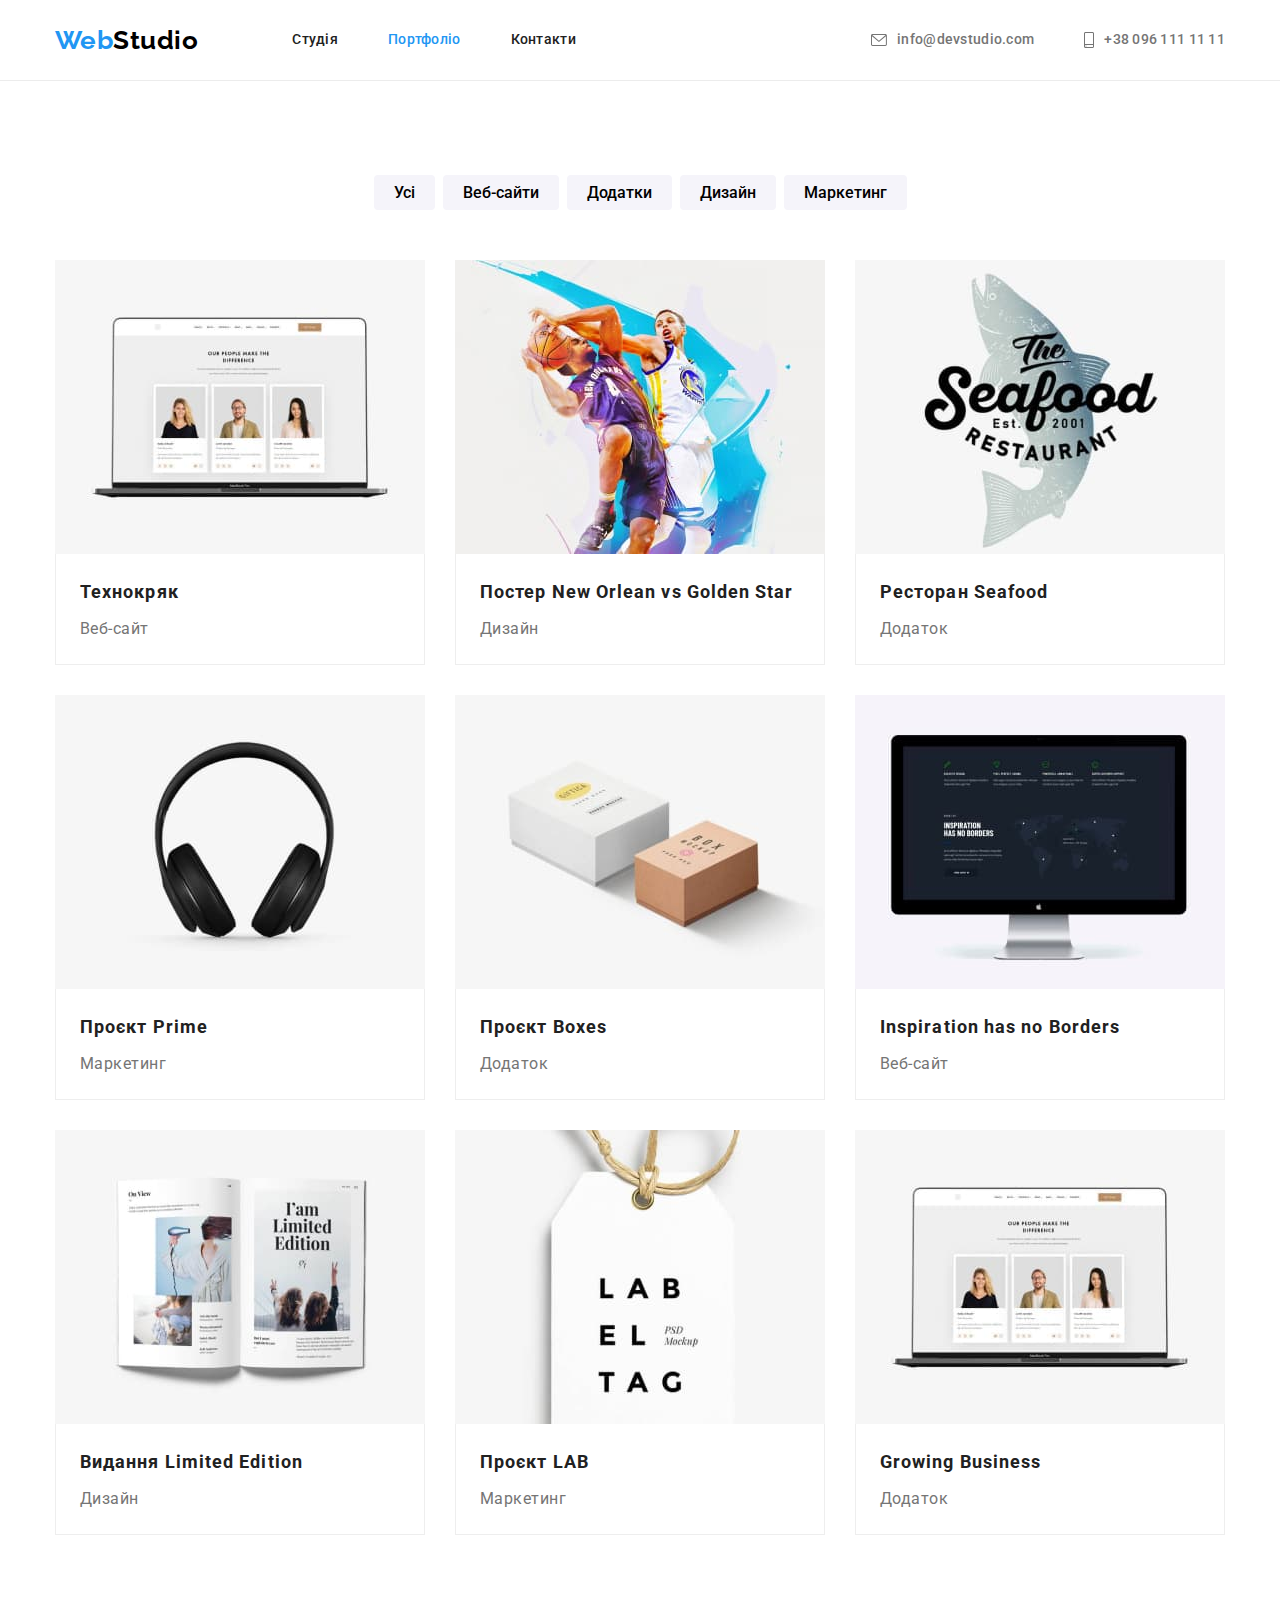
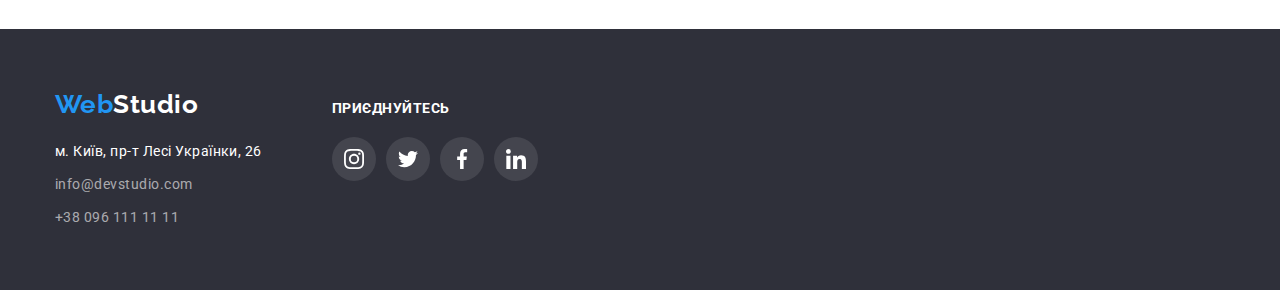
==== portfolio.html @ 2c6e6bc4 "Initial commit" ====
<!DOCTYPE html>
<html lang="uk">
  <head>
    <meta charset="UTF-8" />
    <meta http-equiv="X-UA-Compatible" content="IE=edge" />
    <meta name="viewport" content="width=device-width, initial-scale=1.0" />
    <title>Портфоліо</title>
    <link
      rel="stylesheet"
      href="https://cdnjs.cloudflare.com/ajax/libs/modern-normalize/1.1.0/modern-normalize.min.css"
    />
    <link rel="preconnect" href="https://fonts.googleapis.com" />
    <link rel="preconnect" href="https://fonts.gstatic.com" crossorigin />
    <link
      href="https://fonts.googleapis.com/css2?family=Raleway:wght@700&family=Roboto:wght@400;500;700;900&display=swap"
      rel="stylesheet"
    />
    <link rel="stylesheet" href="./css/styles.css" />
  </head>
  <body>
    <header class="header">
      <div class="container">
        <div class="header_thumb">
          <a href="www.webstudio.com" class="logo"><span class="logo-web">Web</span>Studio</a>
          <nav class="site-nav">
            <ul class="site-nav_list">
              <li class="site-nav_item">
                <a href="./index.html" class="site-nav_link">Студія</a>
              </li>
              <li class="site-nav_item">
                <a href="./portfolio.html" class="site-nav_link current">Портфоліо</a>
              </li>
              <li class="site-nav_item">
                <a href="#" class="site-nav_link">Контакти</a>
              </li>
            </ul>
          </nav>
          <ul class="contacts-nav">
            <li class="contacts-nav_item">
              <a href="mailto:info@devstudio.com" class="site-nav contact"><svg
                  class="contacts-icon" width="16" height="12">
                  <use href="./images/icons.svg#icon-envelope"></use>
                </svg>info@devstudio.com
              </a>
            </li>
            <li class="contacts-nav_item">
              <a href="tel:+380961111111" class="site-nav contact"><svg class="contacts-icon" width="10" height="16">
                  <use href="./images/icons.svg#icon-smartphone"></use>
                </svg>+38 096 111 11 11</a>
            </li>
          </ul>
        </div>
      </div>
    </header>
      <main>
      <div class="container section">
        <ul class="buttons-list">
          <li class="buttons-list_item">
            <button type="button" class="portfolio_btn button secondary">
              Усі
            </button>
          </li>
          <li class="buttons-list_item">
            <button type="button" class="portfolio_btn button secondary">
              Веб-сайти
            </button>
          </li>
          <li class="buttons-list_item">
            <button type="button" class="portfolio_btn button secondary">
              Додатки
            </button>
          </li>
          <li class="buttons-list_item">
            <button type="button" class="portfolio_btn button secondary">
              Дизайн
            </button>
          </li>
          <li class="buttons-list_item">
            <button type="button" class="portfolio_btn button secondary">
              Маркетинг
            </button>
          </li>
        </ul>
        <ul class="projects">
          <li class="projects-list">
            <a href="#" class="projects-link"
              ><div class="projects-img"><img class="projects-link_img"
              src="./images/technokryak.jpg"
              alt="ноутбук на якому відображається сайт з трьома контактами"
              width="370"
            /></div><div class="projects-list_text">
              <h2 class="projects-title">Технокряк</h2>
              <p class="projects-type">Веб-сайт</p>
          </div></a>
          </li>
          <li class="projects-list">
            <a href="#" class="projects-link"
              ><div class="projects-img"><img class="projects-link_img"
              src="./images/basketball.jpg"
              alt="два баскетболісти змагаються за м'яч"
              width="370"
            /> </div><div class="projects-list_text">
              <h2 class="projects-title">Постер New Orlean vs Golden Star</h2>
              <p class="projects-type">Дизайн</p>
          </div></a>
          </li>
          <li class="proects-list">
            <a href="#" class="projects-link"
              ><div class="projects-img"><img class="projects-link_img"
              src="./images/seafood.jpg"
              alt="емблема ресторану сіфуд"
              width="370"
            /></div> <div class="projects-list_text">
              <h2 class="projects-title">Ресторан Seafood</h2>
              <p class="projects-type">Додаток</p>
          </div></a
          >
          </li>
          <li class="projects-list">
            <a href="#" class="projects-link"
            ><div class="projects-img"><img class="projects-link_img"
              src="./images/headphones.jpg"
              alt="чорні навушники"
              width="370"
            /></div><div class="projects-list_text">
              <h2 class="projects-title">Проєкт Prime</h2>
              <p class="projects-type">Маркетинг</p>
          </div></a
          >
          </li>
          <li class="projects-list">
            <a href="#" class="projects-link"
              ><div class="projects-img"><img class="projects-link_img"
              src="./images/boxes.jpg"
              alt="дві коробки, одна білого кольору, інша крафтова"
              width="370"
            /></div><div class="projects-list_text">
              <h2 class="projects-title">Проєкт Boxes</h2>
              <p class="projects-type">Додаток</p>
          </div></a
          >
          </li>
          <li class="projects-list">
            <a href="#" class="projects-link"
            ><div class="projects-img"><img class="projects-link_img"
            src="./images/inspiration.jpg"
            alt="комп'ютер, на якому зображений сайт"
            width="370"
          /></div><div class="projects-list_text">
              <h2 class="projects-title">Inspiration has no Borders</h2>
              <p class="projects-type">Веб-сайт</p>
            </div> </a
            >
          </li>
          <li class="projects-list">
            <a href="#" class="projects-link"
            ><div class="projects-img"><img class="projects-link_img"
            src="./images/magazine.jpg"
            alt="журнал з написом - лімітована версія"
            width="370"
          /></div><div class="projects-list_text">
              <h2 class="projects-title">Видання Limited Edition</h2>
              <p class="projects-type">Дизайн</p>
            </div>
              </a
            >
          </li>
          <li class="projects-list">
            <a href="#" class="projects-link"
              ><div class="projects-img"><img class="projects-link_img"
              src="./images/lab.jpg"
              alt="бірка на мотузці, з написом "
              width="370"
            /></div><div class="projects-list_text">
              <h2 class="projects-title">Проєкт LAB</h2>
              <p class="projects-type">Маркетинг</p>
          </div></a
          >
          </li>
          <li class="projects-list">
            <a href="#" class="projects-link"
            ><div class="projects-img"><img class="projects-link_img"
            src="./images/business.jpg"
            alt="хтось друкує на ноутбуці, на якому відображається сайт"
            width="370"
          /></div><div class="projects-list_text">
              <h2 class="projects-title">Growing Business</h2>
              <p class="projects-type">Додаток</p>
            </div>
            </a>
          </li>
        </ul>
      </div>
    </main>
    <footer class="footer">
      <div class="container footer-container">
        <div class="footer-thumb">
          <a class="footer-logo logo" href="www.webstudio.com"><span class="logo-web">Web</span>Studio</a>
          <address class="address">
            м. Київ, пр-т Лесі Українки, 26
            <a href="mailto:info@devstudio.com" class="contact-footer">info@devstudio.com</a>
            <a href="tel:+380961111111" class="contact-footer">+38 096 111 11 11</a>
          </address>
        </div>
        <div class="join">
          <h3 class="join-title features-title">приєднуйтесь</h3>
          <ul class="join-list">
            <li class="join-item">
              <a class="join-link" href="#"><svg class="join-icon" width="20" height="20">
                  <use href="./images/icons.svg#icon-instagram"></use>
                </svg></a>
            </li>
            <li class="join-item">
              <a class="join-link" href="#"><svg class="join-icon" width="20" height="20">
                  <use href="./images/icons.svg#icon-twitter"></use>
                </svg></a>
            </li>
            <li class="join-item">
              <a class="join-link" href="#"><svg class="join-icon" width="20" height="20">
                  <use href="./images/icons.svg#icon-facebook"></use>
                </svg></a>
            </li>
            <li class="join-item">
              <a class="join-link" href="#"><svg class="join-icon" width="20" height="20">
                  <use href="./images/icons.svg#icon-linkedin"></use>
                </svg></a>
            </li>
          </ul>
        </div>
      </div>
    </footer>
  </body>
</html>
---- css/styles.css ----
/* MAIN PAGE */
:root {
  --primary-color: #212121;
  --secondary-color: #757575;
  --blue-elements: #2196f3;
  --white-elements: #ffffff;
  --secondary-background: #2f303a;
  --team-background-color: #f5f4fa;
  --address-links-color: rgba(255, 255, 255, 0.6);
  --background-portfolio-frames: #f5f5f5;
  --black-elements: #000000;
}
body {
  color: var(--primary-color);
  font-family: Roboto, sans-serif;
  letter-spacing: 0.03em;
  background-color: var(--white-elements);
}
h1,
h2,
h3,
h4,
h5,
h6,
p,
a {
  margin: 0;
  padding: 0;
  border: none;
  text-decoration: none;
}

ul {
  margin: 0;
  padding: 0;
  list-style: none;
}
img {
  margin: 0;
  padding: 0;
}
button {
  margin: 0;
  padding: 0;
  border: none;
}
.section {
  padding-top: 94px;
  padding-bottom: 94px;
}
.header {
  border-bottom: 1px solid #ececec;
  margin-bottom: 0;
}
.container {
  width: 1200px;
  margin: 0 auto;
  padding-left: 15px;
  padding-right: 15px;
}
.header_thumb {
  display: flex;
  align-items: center;
}
/* Logo */
.logo {
  color: var(--black-elements);
  font-family: Raleway, cursive;
  font-weight: 700;
  font-size: 26px;
  line-height: 1.19;
  text-decoration: none;
}
.logo-web {
  color: var(--blue-elements);
}
/* Site nav */

.site-nav {
  font-weight: 500;
  font-size: 14px;
  line-height: 1.14;
  letter-spacing: 0.02em;
  text-decoration: none;
}
.site-nav_list {
  margin-left: 94px;
  display: flex;
}
.site-nav_item:not(:last-child) {
  margin-right: 50px;
}
.site-nav_link {
  display: block;
  padding-top: 32px;
  padding-bottom: 32px;
  color: var(--primary-color);
  text-decoration: none;
}
.site-nav_link:hover,
.site-nav_link:focus {
  color: var(--blue-elements);
}
.site-nav_link.current {
  color: var(--blue-elements);
}
/* Contacts */
.contact {
  display: flex;
  align-items: center;
  color: var(--secondary-color);
}
.contacts-nav {
  display: flex;
  margin-left: auto;
}
.contacts-nav_item:not(:last-child) {
  margin-right: 50px;
}
.contacts-nav .contact:hover,
.contacts-nav .contact:focus {
  color: var(--blue-elements);
}
.contacts-icon {
  margin-right: 10px;
  fill: currentColor;
}

/* Hero */
.hero {
  margin-right: auto;
  margin-left: auto;
  padding-top: 200px;
  padding-bottom: 200px;
  text-align: center;
  color: var(--white-elements);
}
.hero-bg {
  max-width: 1600px;
  background-repeat: no-repeat;
  background-position: center;
  background-size: cover;

  background-image: linear-gradient(
      rgba(47, 48, 58, 0.4),
      rgba(47, 48, 58, 0.4)
    ),
    url("../images/hero.jpg");
  background-color: var(--secondary-background);
}
.hero .hero-title {
  font-weight: 900;
  font-size: 44px;
  line-height: 1.36;
  text-align: center;
  letter-spacing: 0.06em;
  text-transform: uppercase;
}
.hero-title {
  margin-bottom: 30px;
}

/* Features */
.features-list {
  display: flex;
  flex-wrap: wrap;
  list-style: none;
}
.features-item {
  width: 270px;
}
.features-item:not(:last-child) {
  margin-right: 30px;
}
.feature-label {
  display: flex;
  justify-content: center;
  align-items: center;
  margin-bottom: 30px;
  height: 120px;
  background: #f5f4fa;
  border-radius: 4px;
}
.features-title {
  margin-bottom: 10px;
  font-weight: 700;
  font-size: 14px;
  line-height: 1.14;
  text-transform: uppercase;
}
.features-article {
  color: var(--secondary-color);
  font-size: 14px;
  line-height: 1.71;
}
.center-title {
  margin-bottom: 50px;
  font-weight: 700;
  font-size: 36px;
  line-height: 1.17;
  text-align: center;
}
/* Work */
.work {
  padding-top: 0;
}
.work-list {
  display: flex;
  list-style: none;
}
.work-list_item:not(:last-child) {
  margin-right: 30px;
}
/* Team */
.team {
  padding-top: 0;
  background-color: var(--team-background-color);
}
.team-list {
  display: flex;
  list-style: none;
}
.team-item {
  background-color: var(--white-elements);
  box-shadow: 0px 1px 3px rgba(0, 0, 0, 0.12), 0px 1px 1px rgba(0, 0, 0, 0.14),
    0px 2px 1px rgba(0, 0, 0, 0.2);
  border-radius: 0px 0px 4px 4px;
}
.team-item_img {
  margin-bottom: 30px;
}
.team-item:not(:last-child) {
  margin-right: 30px;
}
.members-name {
  margin-bottom: 10px;
  font-weight: 500;
  font-size: 16px;
  line-height: 1.19;
  text-align: center;
}
.members-position {
  margin-bottom: 30px;
  color: var(--secondary-color);
  font-size: 16px;
  line-height: 1.19;
  text-align: center;
}
.social {
  margin-top: 0;
  margin-bottom: 30px;
  margin-left: auto;
  margin-right: auto;
  display: flex;
  justify-content: space-around;
  align-items: center;
  width: 206px;
  height: 44px;
}
.social-icon {
  width: 20px;
  height: 20px;
  margin: 0;
  padding: 0;
  fill: currentColor;
}
.social-items {
  width: 44px;
  height: 44px;
}

.social-link {
  display: flex;
  justify-content: center;
  align-items: center;
  width: 100%;
  height: 100%;
  border-radius: 50%;
  color: #afb1b8;
  background-color: transparent;
}
.social-link:hover,
.social-link:focus {
  border-color: transparent;
  background-color: var(--blue-elements);
  color: var(--white-elements);
  outline: transparent;
}
.clients-list {
  display: flex;
  gap: 30px;
}
.clients-link {
  display: flex;
  justify-content: center;
  align-items: center;
  color: #afb1b8;
}
.clients-icon {
  border: 1px solid #afb1b8;
  border-radius: 4px;
  fill: currentColor;
}

.clients-link:hover .clients-icon,
.clients-link:focus .clients-icon {
  color: var(--blue-elements);
  border: 1px solid var(--blue-elements);
}
.footer {
  max-width: 1600px;
  margin-right: auto;
  margin-left: auto;
  padding: 60px 0;
  background-color: var(--secondary-background);
}
.footer-container {
  display: flex;
  align-items: baseline;
}
.footer .logo {
  color: var(--white-elements);
}
.footer-logo {
  display: block;
  margin-right: 0;

  margin-bottom: 20px;
}
.address {
  display: block;
  color: var(--white-elements);
  font-style: normal;
  font-size: 14px;
  line-height: 1.71;
}
.contact-footer {
  margin-top: 9px;
  display: block;
}
.address .contact-footer {
  color: var(--address-links-color);
  text-decoration: none;
}
.address .contact-footer:hover,
.address .contact-footer:focus {
  color: var(--blue-elements);
}
.join {
  margin-left: 70px;
}
.join-title {
  color: var(--white-elements);
}
.join-list {
  display: flex;
  margin-top: 20px;
  gap: 10px;
}
.join-item {
  width: 44px;
  height: 44px;
}
.join-icon {
  fill: var(--white-elements);
}
.join-link {
  display: flex;
  justify-content: center;
  align-items: center;
  width: 100%;
  height: 100%;
  border-radius: 50%;
  background-color: rgba(255, 255, 255, 0.1);
}
.join-link:hover,
.join-link:focus {
  background-color: var(--blue-elements);
  outline: transparent;
}
/* Buttons */
.button {
  background-color: var(--blue-elements);
}
.button.primary {
  color: var(--white-elements);
}
.button.secondary {
  font-family: inherit;
  font-weight: 500;
  font-size: 16px;
  line-height: 1.44;

  background-color: var(--team-background-color);

  cursor: pointer;
}
.order-button {
  padding: 10px 32px;
  font-family: inherit;
  font-weight: 700;
  font-size: 16px;
  line-height: 1.88;
  text-align: center;
  letter-spacing: 0.06em;
  box-shadow: 0px 4px 4px rgba(0, 0, 0, 0.15);
  border-radius: 4px;
  border: 0;

  cursor: pointer;
}
.buttons-list {
  display: flex;
  margin: 0 auto;
  justify-content: center;
  padding-bottom: 50px;
  list-style: none;
  gap: 8px;
}
.portfolio_btn {
  display: flex;
  border: none;
  padding: 6px 20px;
  border-radius: 4px;
}

.buttons-list .button.secondary:hover,
.buttons-list .button.secondary:focus {
  color: var(--white-elements);
  box-shadow: 0px 3px 1px rgba(0, 0, 0, 0.1), 0px 1px 2px rgba(0, 0, 0, 0.08),
    0px 2px 2px rgba(0, 0, 0, 0.12);
  background-color: var(--blue-elements);
  outline: transparent;
}

/* PORTFOLIO */

.projects {
  display: flex;
  gap: 30px;
  flex-wrap: wrap;
  list-style: none;
}
.projects-list {
  display: block;
  width: 370px;
}
.projects-link:hover,
.projects-link:focus {
  box-shadow: 0px 1px 1px rgba(0, 0, 0, 0.12), 0px 4px 4px rgba(0, 0, 0, 0.06),
    1px 4px 6px rgba(0, 0, 0, 0.16);
}
.projects-link {
  display: block;
  text-decoration: none;
}
.projects-link_img {
  display: block;
}
.projects-list_text {
  padding: 20px 24px;
  border: 1px solid #eeeeee;
  border-top: none;
}
.projects-title {
  margin-bottom: 4px;
  color: var(--primary-color);
  font-weight: 700;
  font-size: 18px;
  line-height: 2;
  text-decoration: none;
  letter-spacing: 0.06em;
}
.projects-type {
  color: var(--secondary-color);
  font-weight: 400;
  font-size: 16px;
  line-height: 1.88;
}
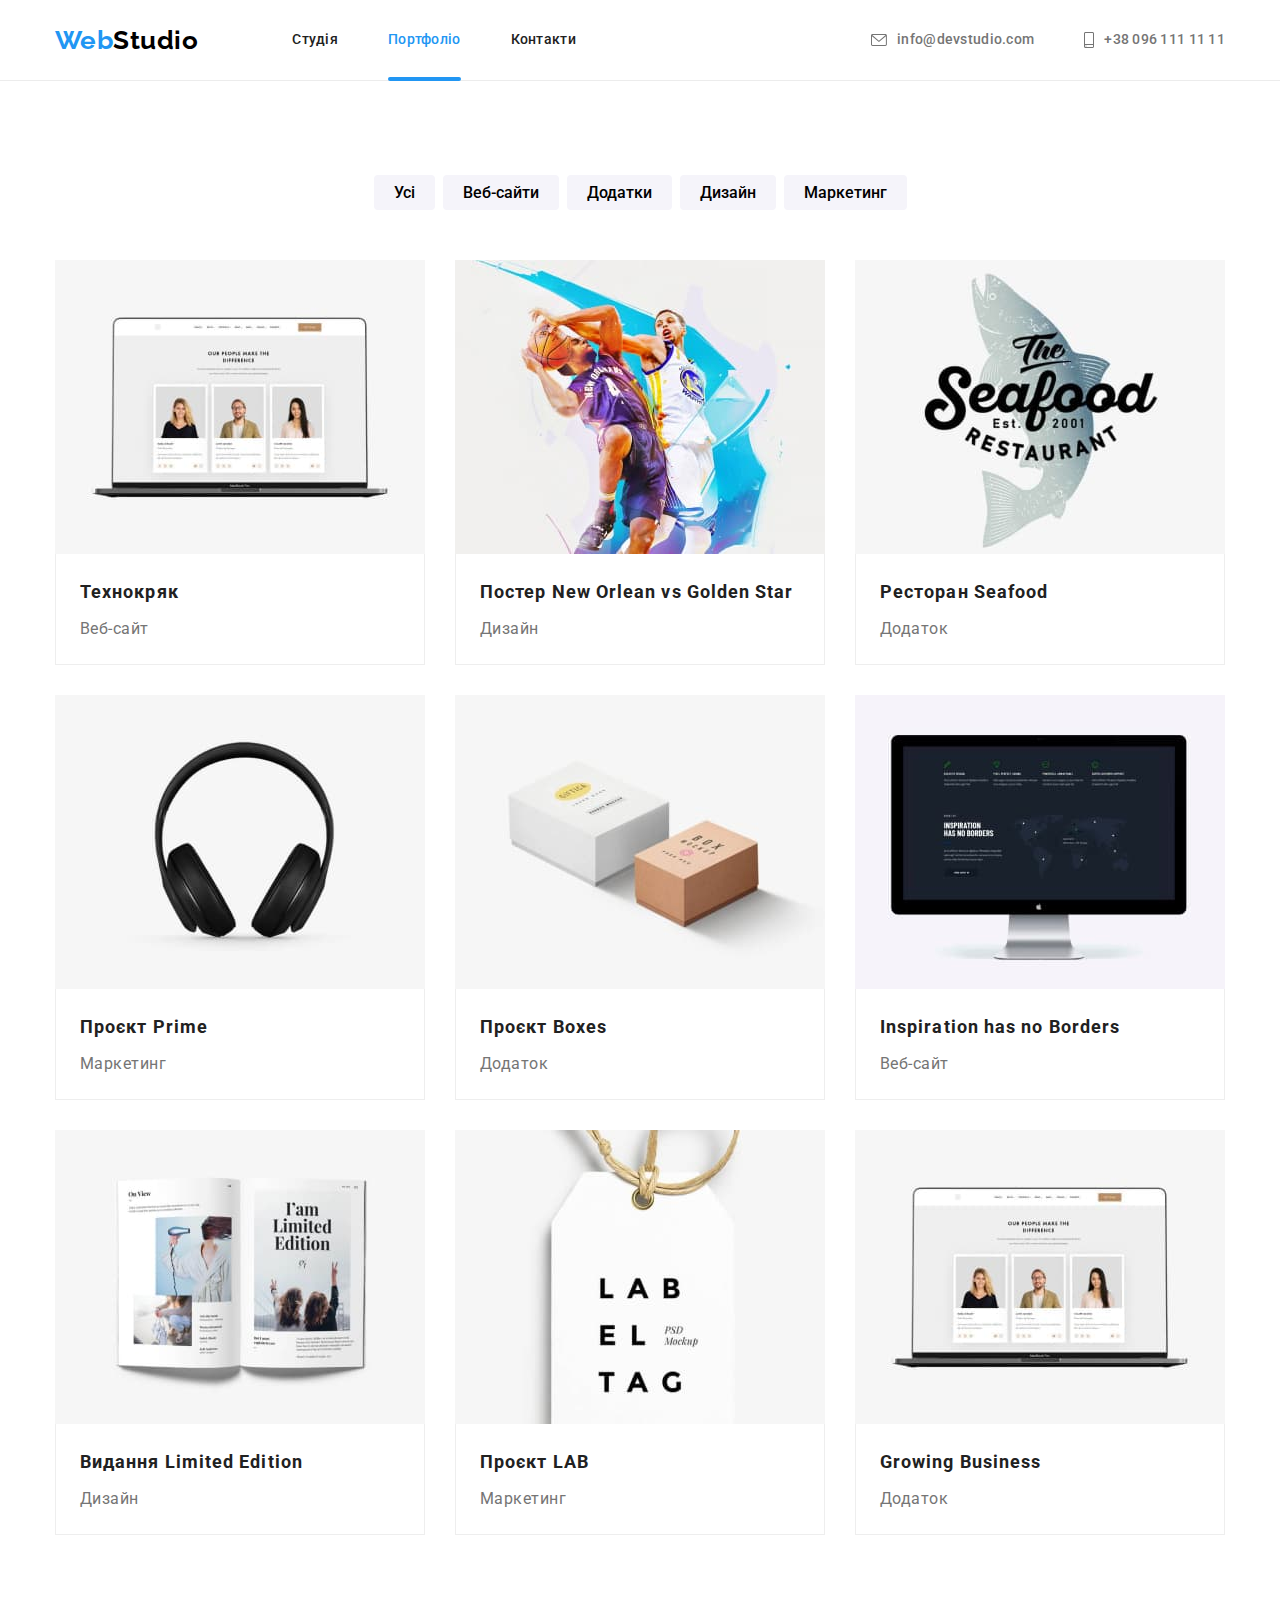
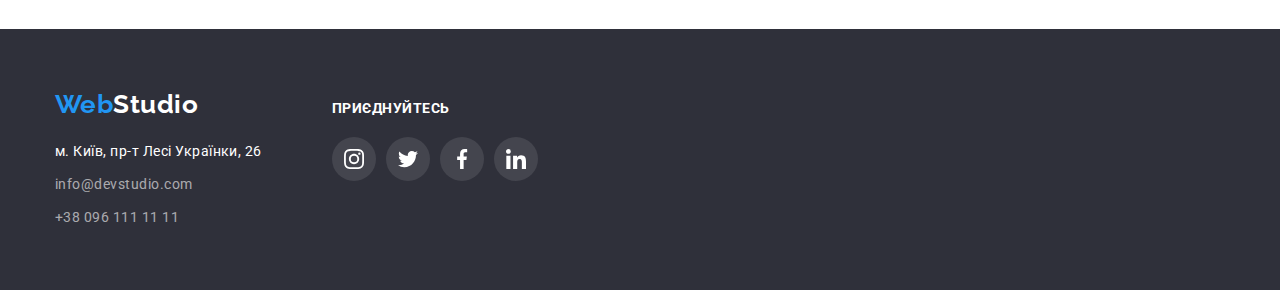
==== commit 557a67cf: "add animation" ====
--- a/portfolio.html
+++ b/portfolio.html
@@ -1,233 +1,275 @@
 <!DOCTYPE html>
 <html lang="uk">
-  <head>
-    <meta charset="UTF-8" />
-    <meta http-equiv="X-UA-Compatible" content="IE=edge" />
-    <meta name="viewport" content="width=device-width, initial-scale=1.0" />
-    <title>Портфоліо</title>
-    <link
-      rel="stylesheet"
-      href="https://cdnjs.cloudflare.com/ajax/libs/modern-normalize/1.1.0/modern-normalize.min.css"
-    />
-    <link rel="preconnect" href="https://fonts.googleapis.com" />
-    <link rel="preconnect" href="https://fonts.gstatic.com" crossorigin />
-    <link
-      href="https://fonts.googleapis.com/css2?family=Raleway:wght@700&family=Roboto:wght@400;500;700;900&display=swap"
-      rel="stylesheet"
-    />
-    <link rel="stylesheet" href="./css/styles.css" />
-  </head>
-  <body>
-    <header class="header">
-      <div class="container">
-        <div class="header_thumb">
-          <a href="www.webstudio.com" class="logo"><span class="logo-web">Web</span>Studio</a>
-          <nav class="site-nav">
-            <ul class="site-nav_list">
-              <li class="site-nav_item">
-                <a href="./index.html" class="site-nav_link">Студія</a>
-              </li>
-              <li class="site-nav_item">
-                <a href="./portfolio.html" class="site-nav_link current">Портфоліо</a>
-              </li>
-              <li class="site-nav_item">
-                <a href="#" class="site-nav_link">Контакти</a>
-              </li>
-            </ul>
-          </nav>
-          <ul class="contacts-nav">
-            <li class="contacts-nav_item">
-              <a href="mailto:info@devstudio.com" class="site-nav contact"><svg
-                  class="contacts-icon" width="16" height="12">
-                  <use href="./images/icons.svg#icon-envelope"></use>
-                </svg>info@devstudio.com
-              </a>
+
+<head>
+  <meta charset="UTF-8" />
+  <meta http-equiv="X-UA-Compatible" content="IE=edge" />
+  <meta name="viewport" content="width=device-width, initial-scale=1.0" />
+  <title>Портфоліо</title>
+  <link rel="stylesheet"
+    href="https://cdnjs.cloudflare.com/ajax/libs/modern-normalize/1.1.0/modern-normalize.min.css" />
+  <link rel="preconnect" href="https://fonts.googleapis.com" />
+  <link rel="preconnect" href="https://fonts.gstatic.com" crossorigin />
+  <link href="https://fonts.googleapis.com/css2?family=Raleway:wght@700&family=Roboto:wght@400;500;700;900&display=swap"
+    rel="stylesheet" />
+  <link rel="stylesheet" href="./css/styles.css" />
+</head>
+
+<body>
+  <header class="header">
+    <div class="container">
+      <div class="header_thumb">
+        <a href="www.webstudio.com" class="logo"><span class="logo-web">Web</span>Studio</a>
+        <nav class="site-nav">
+          <ul class="site-nav_list">
+            <li class="site-nav_item">
+              <a href="./index.html" class="site-nav_link">Студія</a>
             </li>
-            <li class="contacts-nav_item">
-              <a href="tel:+380961111111" class="site-nav contact"><svg class="contacts-icon" width="10" height="16">
-                  <use href="./images/icons.svg#icon-smartphone"></use>
-                </svg>+38 096 111 11 11</a>
+            <li class="site-nav_item">
+              <a href="./portfolio.html" class="site-nav_link current">Портфоліо</a>
+            </li>
+            <li class="site-nav_item">
+              <a href="#" class="site-nav_link">Контакти</a>
             </li>
           </ul>
-        </div>
+        </nav>
+        <ul class="contacts-nav">
+          <li class="contacts-nav_item">
+            <a href="mailto:info@devstudio.com" class="site-nav contact"><svg class="contacts-icon" width="16"
+                height="12">
+                <use href="./images/icons.svg#icon-envelope"></use>
+              </svg>info@devstudio.com
+            </a>
+          </li>
+          <li class="contacts-nav_item">
+            <a href="tel:+380961111111" class="site-nav contact"><svg class="contacts-icon" width="10" height="16">
+                <use href="./images/icons.svg#icon-smartphone"></use>
+              </svg>+38 096 111 11 11</a>
+          </li>
+        </ul>
       </div>
-    </header>
-      <main>
-      <div class="container section">
-        <ul class="buttons-list">
-          <li class="buttons-list_item">
-            <button type="button" class="portfolio_btn button secondary">
-              Усі
-            </button>
-          </li>
-          <li class="buttons-list_item">
-            <button type="button" class="portfolio_btn button secondary">
-              Веб-сайти
-            </button>
-          </li>
-          <li class="buttons-list_item">
-            <button type="button" class="portfolio_btn button secondary">
-              Додатки
-            </button>
-          </li>
-          <li class="buttons-list_item">
-            <button type="button" class="portfolio_btn button secondary">
-              Дизайн
-            </button>
-          </li>
-          <li class="buttons-list_item">
-            <button type="button" class="portfolio_btn button secondary">
-              Маркетинг
-            </button>
-          </li>
-        </ul>
-        <ul class="projects">
-          <li class="projects-list">
-            <a href="#" class="projects-link"
-              ><div class="projects-img"><img class="projects-link_img"
-              src="./images/technokryak.jpg"
-              alt="ноутбук на якому відображається сайт з трьома контактами"
-              width="370"
-            /></div><div class="projects-list_text">
+    </div>
+  </header>
+  <main>
+    <div class="container section">
+      <ul class="buttons-list">
+        <li class="buttons-list_item">
+          <button type="button" class="portfolio_btn button secondary">
+            Усі
+          </button>
+        </li>
+        <li class="buttons-list_item">
+          <button type="button" class="portfolio_btn button secondary">
+            Веб-сайти
+          </button>
+        </li>
+        <li class="buttons-list_item">
+          <button type="button" class="portfolio_btn button secondary">
+            Додатки
+          </button>
+        </li>
+        <li class="buttons-list_item">
+          <button type="button" class="portfolio_btn button secondary">
+            Дизайн
+          </button>
+        </li>
+        <li class="buttons-list_item">
+          <button type="button" class="portfolio_btn button secondary">
+            Маркетинг
+          </button>
+        </li>
+      </ul>
+      <ul class="projects">
+        <li class="projects-list">
+          <a href="#" class="projects-link">
+            <div class="projects-img">
+              <img class="projects-link_img" src="./images/technokryak.jpg"
+                alt="ноутбук на якому відображається сайт з трьома контактами" width="370" />
+              <div class="projects-overflow">
+                Ресурс пропонує комплексні пропозиції з різним рівнем
+                функціоналу та сервісів. Все це дозволить відвідувачу отримати
+                вичерпні відомості про компанію чи приватну особу.
+              </div>
+            </div>
+            <div class="projects-list_text">
               <h2 class="projects-title">Технокряк</h2>
               <p class="projects-type">Веб-сайт</p>
-          </div></a>
-          </li>
-          <li class="projects-list">
-            <a href="#" class="projects-link"
-              ><div class="projects-img"><img class="projects-link_img"
-              src="./images/basketball.jpg"
-              alt="два баскетболісти змагаються за м'яч"
-              width="370"
-            /> </div><div class="projects-list_text">
+            </div>
+          </a>
+        </li>
+        <li class="projects-list">
+          <a href="#" class="projects-link">
+            <div class="projects-img">
+              <img class="projects-link_img" src="./images/basketball.jpg" alt="два баскетболісти змагаються за м'яч"
+                width="370" />
+              <div class="projects-overflow">
+                Ресурс пропонує комплексні пропозиції з різним рівнем
+                функціоналу та сервісів. Все це дозволить відвідувачу отримати
+                вичерпні відомості про компанію чи приватну особу.
+              </div>
+            </div>
+            <div class="projects-list_text">
               <h2 class="projects-title">Постер New Orlean vs Golden Star</h2>
               <p class="projects-type">Дизайн</p>
-          </div></a>
-          </li>
-          <li class="proects-list">
-            <a href="#" class="projects-link"
-              ><div class="projects-img"><img class="projects-link_img"
-              src="./images/seafood.jpg"
-              alt="емблема ресторану сіфуд"
-              width="370"
-            /></div> <div class="projects-list_text">
+            </div>
+          </a>
+        </li>
+        <li class="proects-list">
+          <a href="#" class="projects-link">
+            <div class="projects-img">
+              <img class="projects-link_img" src="./images/seafood.jpg" alt="емблема ресторану сіфуд" width="370" />
+              <div class="projects-overflow">
+                Ресурс пропонує комплексні пропозиції з різним рівнем
+                функціоналу та сервісів. Все це дозволить відвідувачу отримати
+                вичерпні відомості про компанію чи приватну особу.
+              </div>
+            </div>
+            <div class="projects-list_text">
               <h2 class="projects-title">Ресторан Seafood</h2>
               <p class="projects-type">Додаток</p>
-          </div></a
-          >
-          </li>
-          <li class="projects-list">
-            <a href="#" class="projects-link"
-            ><div class="projects-img"><img class="projects-link_img"
-              src="./images/headphones.jpg"
-              alt="чорні навушники"
-              width="370"
-            /></div><div class="projects-list_text">
+            </div>
+          </a>
+        </li>
+        <li class="projects-list">
+          <a href="#" class="projects-link">
+            <div class="projects-img">
+              <img class="projects-link_img" src="./images/headphones.jpg" alt="чорні навушники" width="370" />
+              <div class="projects-overflow">
+                Ресурс пропонує комплексні пропозиції з різним рівнем
+                функціоналу та сервісів. Все це дозволить відвідувачу отримати
+                вичерпні відомості про компанію чи приватну особу.
+              </div>
+            </div>
+            <div class="projects-list_text">
               <h2 class="projects-title">Проєкт Prime</h2>
               <p class="projects-type">Маркетинг</p>
-          </div></a
-          >
-          </li>
-          <li class="projects-list">
-            <a href="#" class="projects-link"
-              ><div class="projects-img"><img class="projects-link_img"
-              src="./images/boxes.jpg"
-              alt="дві коробки, одна білого кольору, інша крафтова"
-              width="370"
-            /></div><div class="projects-list_text">
+            </div>
+          </a>
+        </li>
+        <li class="projects-list">
+          <a href="#" class="projects-link">
+            <div class="projects-img">
+              <img class="projects-link_img" src="./images/boxes.jpg"
+                alt="дві коробки, одна білого кольору, інша крафтова" width="370" />
+              <div class="projects-overflow">
+                Ресурс пропонує комплексні пропозиції з різним рівнем
+                функціоналу та сервісів. Все це дозволить відвідувачу отримати
+                вичерпні відомості про компанію чи приватну особу.
+              </div>
+            </div>
+            <div class="projects-list_text">
               <h2 class="projects-title">Проєкт Boxes</h2>
               <p class="projects-type">Додаток</p>
-          </div></a
-          >
-          </li>
-          <li class="projects-list">
-            <a href="#" class="projects-link"
-            ><div class="projects-img"><img class="projects-link_img"
-            src="./images/inspiration.jpg"
-            alt="комп'ютер, на якому зображений сайт"
-            width="370"
-          /></div><div class="projects-list_text">
+            </div>
+          </a>
+        </li>
+        <li class="projects-list">
+          <a href="#" class="projects-link">
+            <div class="projects-img">
+              <img class="projects-link_img" src="./images/inspiration.jpg" alt="комп'ютер, на якому зображений сайт"
+                width="370" />
+              <div class="projects-overflow">
+                Ресурс пропонує комплексні пропозиції з різним рівнем
+                функціоналу та сервісів. Все це дозволить відвідувачу отримати
+                вичерпні відомості про компанію чи приватну особу.
+              </div>
+            </div>
+            <div class="projects-list_text">
               <h2 class="projects-title">Inspiration has no Borders</h2>
               <p class="projects-type">Веб-сайт</p>
-            </div> </a
-            >
-          </li>
-          <li class="projects-list">
-            <a href="#" class="projects-link"
-            ><div class="projects-img"><img class="projects-link_img"
-            src="./images/magazine.jpg"
-            alt="журнал з написом - лімітована версія"
-            width="370"
-          /></div><div class="projects-list_text">
+            </div>
+          </a>
+        </li>
+        <li class="projects-list">
+          <a href="#" class="projects-link">
+            <div class="projects-img">
+              <img class="projects-link_img" src="./images/magazine.jpg" alt="журнал з написом - лімітована версія"
+                width="370" />
+              <div class="projects-overflow">
+                Ресурс пропонує комплексні пропозиції з різним рівнем
+                функціоналу та сервісів. Все це дозволить відвідувачу отримати
+                вичерпні відомості про компанію чи приватну особу.
+              </div>
+            </div>
+            <div class="projects-list_text">
               <h2 class="projects-title">Видання Limited Edition</h2>
               <p class="projects-type">Дизайн</p>
             </div>
-              </a
-            >
-          </li>
-          <li class="projects-list">
-            <a href="#" class="projects-link"
-              ><div class="projects-img"><img class="projects-link_img"
-              src="./images/lab.jpg"
-              alt="бірка на мотузці, з написом "
-              width="370"
-            /></div><div class="projects-list_text">
+          </a>
+        </li>
+        <li class="projects-list">
+          <a href="#" class="projects-link">
+            <div class="projects-img">
+              <img class="projects-link_img" src="./images/lab.jpg" alt="бірка на мотузці, з написом " width="370" />
+              <div class="projects-overflow">
+                Ресурс пропонує комплексні пропозиції з різним рівнем
+                функціоналу та сервісів. Все це дозволить відвідувачу отримати
+                вичерпні відомості про компанію чи приватну особу.
+              </div>
+            </div>
+            <div class="projects-list_text">
               <h2 class="projects-title">Проєкт LAB</h2>
               <p class="projects-type">Маркетинг</p>
-          </div></a
-          >
-          </li>
-          <li class="projects-list">
-            <a href="#" class="projects-link"
-            ><div class="projects-img"><img class="projects-link_img"
-            src="./images/business.jpg"
-            alt="хтось друкує на ноутбуці, на якому відображається сайт"
-            width="370"
-          /></div><div class="projects-list_text">
+            </div>
+          </a>
+        </li>
+        <li class="projects-list">
+          <a href="#" class="projects-link">
+            <div class="projects-img">
+              <img class="projects-link_img" src="./images/business.jpg"
+                alt="хтось друкує на ноутбуці, на якому відображається сайт" width="370" />
+              <div class="projects-overflow">
+                Ресурс пропонує комплексні пропозиції з різним рівнем
+                функціоналу та сервісів. Все це дозволить відвідувачу отримати
+                вичерпні відомості про компанію чи приватну особу.
+              </div>
+            </div>
+            <div class="projects-list_text">
               <h2 class="projects-title">Growing Business</h2>
               <p class="projects-type">Додаток</p>
             </div>
-            </a>
+          </a>
+        </li>
+      </ul>
+    </div>
+  </main>
+  <footer class="footer">
+    <div class="container footer-container">
+      <div class="footer-thumb">
+        <a class="footer-logo logo" href="www.webstudio.com"><span class="logo-web">Web</span>Studio</a>
+        <address class="address">
+          м. Київ, пр-т Лесі Українки, 26
+          <a href="mailto:info@devstudio.com" class="contact-footer">info@devstudio.com</a>
+          <a href="tel:+380961111111" class="contact-footer">+38 096 111 11 11</a>
+        </address>
+      </div>
+      <div class="join">
+        <h3 class="join-title features-title">приєднуйтесь</h3>
+        <ul class="join-list">
+          <li class="join-item">
+            <a class="join-link" href="#"><svg class="join-icon" width="20" height="20">
+                <use href="./images/icons.svg#icon-instagram"></use>
+              </svg></a>
+          </li>
+          <li class="join-item">
+            <a class="join-link" href="#"><svg class="join-icon" width="20" height="20">
+                <use href="./images/icons.svg#icon-twitter"></use>
+              </svg></a>
+          </li>
+          <li class="join-item">
+            <a class="join-link" href="#"><svg class="join-icon" width="20" height="20">
+                <use href="./images/icons.svg#icon-facebook"></use>
+              </svg></a>
+          </li>
+          <li class="join-item">
+            <a class="join-link" href="#"><svg class="join-icon" width="20" height="20">
+                <use href="./images/icons.svg#icon-linkedin"></use>
+              </svg></a>
           </li>
         </ul>
       </div>
-    </main>
-    <footer class="footer">
-      <div class="container footer-container">
-        <div class="footer-thumb">
-          <a class="footer-logo logo" href="www.webstudio.com"><span class="logo-web">Web</span>Studio</a>
-          <address class="address">
-            м. Київ, пр-т Лесі Українки, 26
-            <a href="mailto:info@devstudio.com" class="contact-footer">info@devstudio.com</a>
-            <a href="tel:+380961111111" class="contact-footer">+38 096 111 11 11</a>
-          </address>
-        </div>
-        <div class="join">
-          <h3 class="join-title features-title">приєднуйтесь</h3>
-          <ul class="join-list">
-            <li class="join-item">
-              <a class="join-link" href="#"><svg class="join-icon" width="20" height="20">
-                  <use href="./images/icons.svg#icon-instagram"></use>
-                </svg></a>
-            </li>
-            <li class="join-item">
-              <a class="join-link" href="#"><svg class="join-icon" width="20" height="20">
-                  <use href="./images/icons.svg#icon-twitter"></use>
-                </svg></a>
-            </li>
-            <li class="join-item">
-              <a class="join-link" href="#"><svg class="join-icon" width="20" height="20">
-                  <use href="./images/icons.svg#icon-facebook"></use>
-                </svg></a>
-            </li>
-            <li class="join-item">
-              <a class="join-link" href="#"><svg class="join-icon" width="20" height="20">
-                  <use href="./images/icons.svg#icon-linkedin"></use>
-                </svg></a>
-            </li>
-          </ul>
-        </div>
-      </div>
-    </footer>
-  </body>
-</html>
+    </div>
+  </footer>
+</body>
+
+</html>--- a/css/styles.css
+++ b/css/styles.css
@@ -92,16 +92,29 @@
 }
 .site-nav_link {
   display: block;
+  position: relative;
   padding-top: 32px;
   padding-bottom: 32px;
   color: var(--primary-color);
   text-decoration: none;
 }
+.site-nav_link.current {
+  color: var(--blue-elements);
+}
+.site-nav_link.current::after {
+  content: "";
+  display: block;
+  position: absolute;
+  bottom: -1px;
+  left: 0;
+  width: 100%;
+  height: 4px;
+
+  background: var(--blue-elements);
+  border-radius: 2px;
+}
 .site-nav_link:hover,
 .site-nav_link:focus {
-  color: var(--blue-elements);
-}
-.site-nav_link.current {
   color: var(--blue-elements);
 }
 /* Contacts */
@@ -211,6 +224,25 @@
 .work-list_item:not(:last-child) {
   margin-right: 30px;
 }
+.work-img {
+  display: block;
+}
+.work-name_thumb {
+  position: relative;
+}
+.work-title {
+  position: absolute;
+  bottom: 0;
+  left: 0;
+  text-align: center;
+  margin-bottom: 0;
+  padding-top: 27px;
+  padding-bottom: 27px;
+  width: 100%;
+  color: var(--white-elements);
+  background: rgba(47, 48, 58, 0.8);
+}
+
 /* Team */
 .team {
   padding-top: 0;
@@ -442,6 +474,7 @@
   list-style: none;
 }
 .projects-list {
+  position: relative;
   display: block;
   width: 370px;
 }
@@ -454,8 +487,32 @@
   display: block;
   text-decoration: none;
 }
+.projects-link:hover .projects-overflow,
+.projects-link:focus .projects-overflow {
+  transform: translateY(0);
+}
+.projects-img {
+  position: relative;
+  overflow: hidden;
+}
 .projects-link_img {
   display: block;
+}
+.projects-overflow {
+  position: absolute;
+  top: 0;
+  left: 0;
+  width: 100%;
+  height: 100%;
+  padding: 63px 24px;
+  transform: translateY(101%);
+  transition: transform 250ms cubic-bezier(0.4, 0, 0.2, 1);
+  font-weight: 400;
+  font-size: 18px;
+  line-height: 1.55;
+  letter-spacing: 0.03em;
+  color: var(--white-elements);
+  background-color: rgba(33, 150, 243, 0.9);
 }
 .projects-list_text {
   padding: 20px 24px;
@@ -477,3 +534,44 @@
   font-size: 16px;
   line-height: 1.88;
 }
+.backdrop {
+  position: fixed;
+  left: 0;
+  top: 0;
+  width: 100%;
+  height: 100%;
+  background: rgba(0, 0, 0, 0.2);
+  opacity: 1;
+  transition: visibility 250ms ease, opacity 250ms ease;
+}
+.is-hidden.backdrop {
+  visibility: hidden;
+  pointer-events: none;
+  opacity: 0;
+}
+.modal {
+  position: absolute;
+  left: 50%;
+  top: 50%;
+  transform: translate(-50%, -50%);
+  width: 528px;
+  height: 581px;
+  background: #ffffff;
+  box-shadow: 0px 1px 3px rgba(0, 0, 0, 0.12), 0px 1px 1px rgba(0, 0, 0, 0.14),
+    0px 2px 1px rgba(0, 0, 0, 0.2);
+  border-radius: 4px;
+}
+.modal-close {
+  position: absolute;
+  top: 8px;
+  right: 8px;
+  width: 30px;
+  height: 30px;
+  border-radius: 50%;
+  padding: 0;
+  background-color: transparent;
+  display: flex;
+  align-items: center;
+  justify-content: center;
+  border: 1px solid rgba(0, 0, 0, 0.1);
+}
